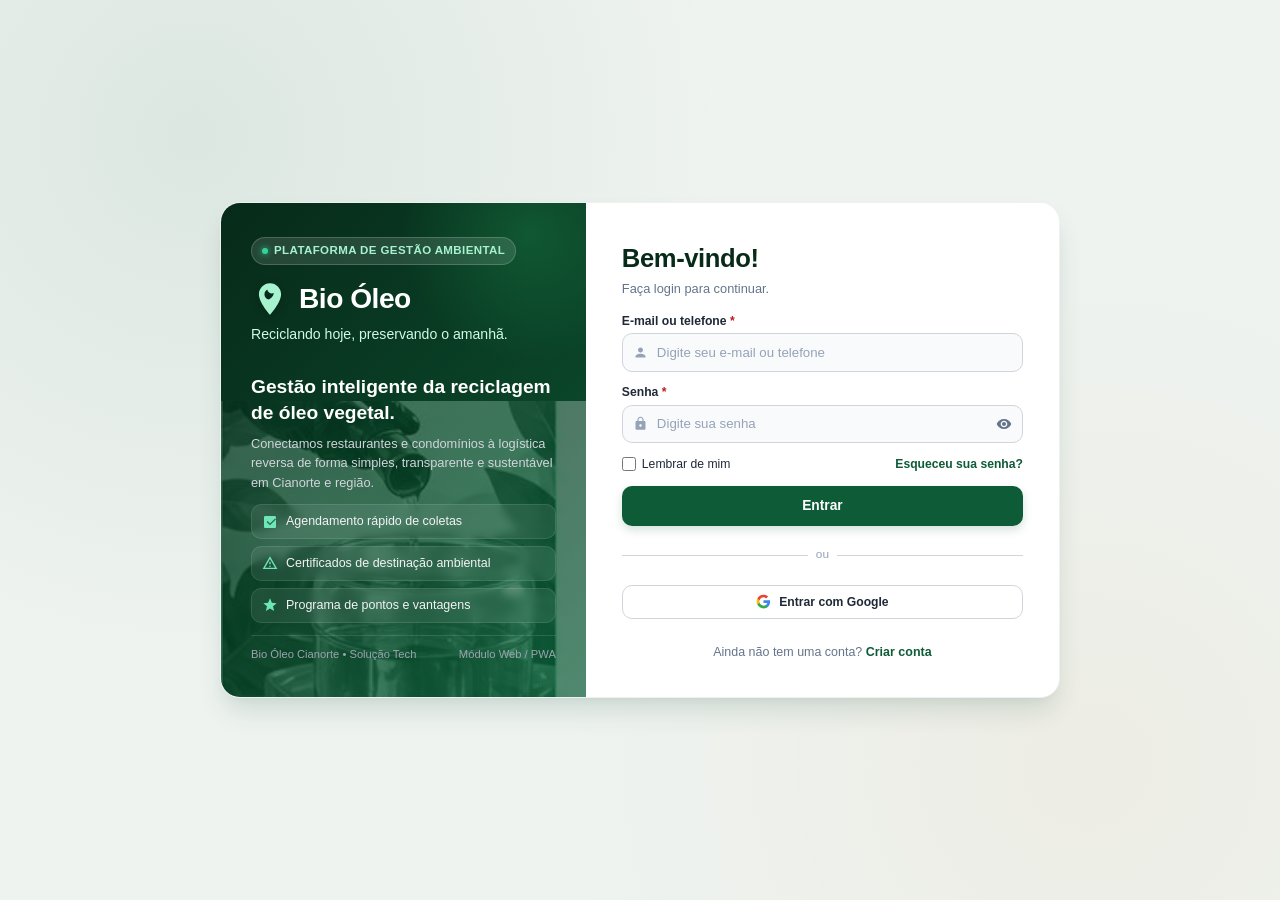
==== Nova pasta/login.html @ 68e0ef91 "Add files via upload" ====
<!DOCTYPE html>
<html lang="pt-BR">
<head>
  <meta charset="UTF-8">
  <meta name="viewport" content="width=device-width, initial-scale=1.0">
  <meta name="description" content="BioÓleo Digital - Plataforma de Gestão Ambiental para coleta e reciclagem de óleo vegetal usado. Acesse sua conta.">
  <meta name="author" content="Letycia dos Santos David">
  <title>Login — BioÓleo Digital</title>
  
  <!-- Estilos Globais e Design System -->
  <link rel="stylesheet" href="css/style.css">
  <link rel="icon" type="image/png" href="img/logo.png">
</head>
<body>

  <main class="auth-wrapper" role="main">
    
    <!-- Painel Lateral Visual (Identidade BioÓleo / Desktop) -->
    <aside class="auth-hero" aria-label="Apresentação Institucional BioÓleo Digital">
      <img src="img/hero_photo.png" alt="" class="auth-hero__bg-image" aria-hidden="true">

      <div class="auth-hero__header">
        <div class="auth-hero__badge">
          <span class="auth-hero__badge-dot" aria-hidden="true"></span>
          <span>Plataforma de Gestão Ambiental</span>
        </div>

        <div class="auth-hero__brand">
          <svg class="auth-hero__brand-icon" viewBox="0 0 24 24" aria-hidden="true">
            <path d="M12 2C8.13 2 5 5.13 5 9c0 5.25 7 13 7 13s7-7.75 7-13c0-3.87-3.13-7-7-7zm0 10.5c-1.93 0-3.5-1.57-3.5-3.5 0-1.29.7-2.42 1.75-3.04.28 1.45 1.48 2.54 2.95 2.54.42 0 .82-.09 1.18-.25-.33 2.45-2.26 4.25-4.38 4.25z"/>
          </svg>
          <h2 class="auth-hero__brand-title">Bio Óleo</h2>
        </div>

        <p class="auth-hero__slogan">Reciclando hoje, preservando o amanhã.</p>
      </div>

      <div class="auth-hero__body">
        <h3 class="auth-hero__highlight">Gestão inteligente da reciclagem de óleo vegetal.</h3>
        <p class="auth-hero__description">
          Conectamos restaurantes e condomínios à logística reversa de forma simples, transparente e sustentável em Cianorte e região.
        </p>

        <div class="auth-hero__pills">
          <div class="auth-hero__pill">
            <svg class="auth-hero__pill-icon" viewBox="0 0 24 24" aria-hidden="true">
              <path d="M19 3H5c-1.1 0-2 .9-2 2v14c0 1.1.9 2 2 2h14c1.1 0 2-.9 2-2V5c0-1.1-.9-2-2-2zm-7 14l-5-5 1.41-1.41L12 14.17l7.59-7.59L21 8l-9 9z"/>
            </svg>
            <span>Agendamento rápido de coletas</span>
          </div>
          <div class="auth-hero__pill">
            <svg class="auth-hero__pill-icon" viewBox="0 0 24 24" aria-hidden="true">
              <path d="M12 2L1 21h22L12 2zm0 3.99L19.53 19H4.47L12 5.99zM11 16h2v2h-2zm0-6h2v4h-2z"/>
            </svg>
            <span>Certificados de destinação ambiental</span>
          </div>
          <div class="auth-hero__pill">
            <svg class="auth-hero__pill-icon" viewBox="0 0 24 24" aria-hidden="true">
              <path d="M12 17.27L18.18 21l-1.64-7.03L22 9.24l-7.19-.61L12 2 9.19 8.63 2 9.24l5.46 4.73L5.82 21z"/>
            </svg>
            <span>Programa de pontos e vantagens</span>
          </div>
        </div>
      </div>

      <div class="auth-hero__footer">
        <span>Bio Óleo Cianorte &bull; Solução Tech</span>
        <span>Módulo Web / PWA</span>
      </div>
    </aside>

    <!-- Conteúdo do Formulário de Login -->
    <section class="auth-content" aria-labelledby="loginTitle">
      <header class="auth-header">
        <div class="auth-header__mobile-logo">
          <svg viewBox="0 0 24 24" aria-hidden="true">
            <path d="M12 2C8.13 2 5 5.13 5 9c0 5.25 7 13 7 13s7-7.75 7-13c0-3.87-3.13-7-7-7zm0 10.5c-1.93 0-3.5-1.57-3.5-3.5 0-1.29.7-2.42 1.75-3.04.28 1.45 1.48 2.54 2.95 2.54.42 0 .82-.09 1.18-.25-.33 2.45-2.26 4.25-4.38 4.25z"/>
          </svg>
          <span>Bio Óleo Digital</span>
        </div>
        <h1 id="loginTitle" class="auth-title">Bem-vindo!</h1>
        <p class="auth-subtitle">Faça login para continuar.</p>
      </header>

      <!-- Mensagens de Alerta e Validação Geral -->
      <div id="alertBox" class="alert-box" role="alert" aria-live="polite"></div>

      <!-- Formulário de Autenticação -->
      <form id="loginForm" class="auth-form" method="POST" action="login.html" novalidate>
        
        <!-- Campo: E-mail ou Telefone -->
        <div class="form-group">
          <label for="email" class="form-label">
            <span>E-mail ou telefone <span class="required" aria-hidden="true">*</span></span>
          </label>
          <div class="input-wrapper">
            <svg class="input-icon-left" viewBox="0 0 24 24" aria-hidden="true">
              <path d="M12 12c2.21 0 4-1.79 4-4s-1.79-4-4-4-4 1.79-4 4 1.79 4 4 4zm0 2c-2.67 0-8 1.34-8 4v2h16v-2c0-2.66-5.33-4-8-4z"/>
            </svg>
            <input 
              type="text" 
              id="email" 
              name="usuario" 
              class="form-input" 
              placeholder="Digite seu e-mail ou telefone" 
              autocomplete="username" 
              required
            >
          </div>
          <span class="field-error" id="emailError" role="alert"></span>
        </div>

        <!-- Campo: Senha -->
        <div class="form-group">
          <label for="senha" class="form-label">
            <span>Senha <span class="required" aria-hidden="true">*</span></span>
          </label>
          <div class="input-wrapper">
            <svg class="input-icon-left" viewBox="0 0 24 24" aria-hidden="true">
              <path d="M18 8h-1V6c0-2.76-2.24-5-5-5S7 3.24 7 6v2H6c-1.1 0-2 .9-2 2v10c0 1.1.9 2 2 2h12c1.1 0 2-.9 2-2V10c0-1.1-.9-2-2-2zm-6 9c-1.1 0-2-.9-2-2s.9-2 2-2 2 .9 2 2-.9 2-2 2zm3.1-9H8.9V6c0-1.71 1.39-3.1 3.1-3.1 1.71 0 3.1 1.39 3.1 3.1v2z"/>
            </svg>
            <input 
              type="password" 
              id="senha" 
              name="senha" 
              class="form-input" 
              placeholder="Digite sua senha" 
              autocomplete="current-password" 
              required
            >
            <!-- Botão Mostrar / Ocultar Senha -->
            <button 
              type="button" 
              id="toggleSenhaBtn" 
              class="btn-toggle-password" 
              aria-label="Ver senha"
              title="Mostrar ou ocultar senha"
            >
              <svg viewBox="0 0 24 24" aria-hidden="true">
                <path d="M12 4.5C7 4.5 2.73 7.61 1 12c1.73 4.39 6 7.5 11 7.5s9.27-3.11 11-7.5c-1.73-4.39-6-7.5-11-7.5zM12 17c-2.76 0-5-2.24-5-5s2.24-5 5-5 5 2.24 5 5-2.24 5-5 5zm0-8c-1.66 0-3 1.34-3 3s1.34 3 3 3 3-1.34 3-3-1.34-3-3-3z"/>
              </svg>
            </button>
          </div>
          <span class="field-error" id="senhaError" role="alert"></span>
        </div>

        <!-- Opções: Lembrar de mim e Esqueceu a senha -->
        <div class="form-options">
          <label class="form-checkbox-label">
            <input type="checkbox" id="lembrar" name="lembrar" class="form-checkbox">
            <span>Lembrar de mim</span>
          </label>
          <a href="#" id="forgotPasswordLink" class="form-forgot-link">Esqueceu sua senha?</a>
        </div>

        <!-- Botão Principal de Login -->
        <button type="submit" id="btnEntrar" class="btn-submit">
          <span>Entrar</span>
        </button>

        <!-- Divisor Social -->
        <div class="auth-divider" aria-hidden="true">
          <span>ou</span>
        </div>

        <!-- Botão Social Google -->
        <div class="social-buttons">
          <button type="button" class="btn-social" id="btnGoogle" aria-label="Entrar com Google">
            <svg viewBox="0 0 24 24" aria-hidden="true">
              <path fill="#4285F4" d="M22.56 12.25c0-.78-.07-1.53-.2-2.25H12v4.26h5.92c-.26 1.37-1.04 2.53-2.21 3.31v2.77h3.57c2.08-1.92 3.28-4.74 3.28-8.09z"/>
              <path fill="#34A853" d="M12 23c2.97 0 5.46-.98 7.28-2.66l-3.57-2.77c-.98.66-2.23 1.06-3.71 1.06-2.86 0-5.29-1.93-6.16-4.53H2.18v2.84C3.99 20.53 7.7 23 12 23z"/>
              <path fill="#FBBC05" d="M5.84 14.09c-.22-.66-.35-1.36-.35-2.09s.13-1.43.35-2.09V7.06H2.18C1.43 8.55 1 10.22 1 12s.43 3.45 1.18 4.94l2.85-2.22.81-.63z"/>
              <path fill="#EA4335" d="M12 5.38c1.62 0 3.06.56 4.21 1.64l3.15-3.15C17.45 2.09 14.97 1 12 1 7.7 1 3.99 3.47 2.18 7.06l3.66 2.84c.87-2.6 3.3-4.52 6.16-4.52z"/>
            </svg>
            <span>Entrar com Google</span>
          </button>
        </div>

        <!-- Navegação: Link para Criar Conta -->
        <footer class="auth-footer">
          <span>Ainda não tem uma conta? </span>
          <a href="cadastro.html" id="linkCadastro">Criar conta</a>
        </footer>

      </form>
    </section>

  </main>

  <!-- Script de Validação e Interatividade do Login -->
  <script src="js/login.js"></script>
</body>
</html>
---- Nova pasta/css/style.css ----
/* ==========================================================================
   BioÓleo Digital — Plataforma de Gestão Ambiental
   Design System & Estilos 100% Fluidos e Responsivos (Login & Cadastro)
   Aluno(a): Letycia dos Santos David | RA: 60007125
   Projeto Bio Óleo Cianorte
   ========================================================================== */

:root {
  /* Paleta Verde Oficial BioÓleo */
  --color-primary-900: #072a19;
  --color-primary-800: #0a4328;
  --color-primary-700: #0e5b38;  /* Verde BioÓleo principal */
  --color-primary-600: #127a4b;
  --color-primary-500: #19945b;
  --color-primary-100: #e6f4ed;
  --color-primary-50:  #f0f9f4;

  /* Cores de apoio e status */
  --color-accent-oil:  #d97706;  /* Âmbar do óleo vegetal reciclado */
  --color-accent-gold: #f59e0b;
  --color-success:     #15803d;
  --color-success-bg:  #dcfce7;
  --color-error:       #b91c1c;
  --color-error-bg:    #fee2e2;
  --color-info:        #0369a1;
  --color-info-bg:     #e0f2fe;

  /* Superfícies e Textos */
  --color-bg:          #eef3f0;
  --color-surface:     #ffffff;
  --color-text-main:   #1f2937;
  --color-text-muted:  #64748b;
  --color-text-light:  #94a3b8;
  --color-border:      #d1d5db;
  --color-border-focus:#0e5b38;

  /* Tipografia do Sistema */
  --font-family: -apple-system, BlinkMacSystemFont, "Segoe UI", Roboto, Helvetica, Arial, sans-serif;

  /* Sombras */
  --shadow-sm: 0 1px 2px 0 rgba(0, 0, 0, 0.05);
  --shadow-md: 0 4px 6px -1px rgba(0, 0, 0, 0.07), 0 2px 4px -1px rgba(0, 0, 0, 0.04);
  --shadow-lg: 0 10px 25px -3px rgba(10, 67, 40, 0.12), 0 4px 6px -2px rgba(0, 0, 0, 0.05);
  --shadow-xl: 0 16px 28px -5px rgba(10, 67, 40, 0.14), 0 6px 10px -4px rgba(0, 0, 0, 0.04);

  /* Raios de borda */
  --radius-sm: 6px;
  --radius-md: 10px;
  --radius-lg: 16px;
  --radius-xl: 20px;
  --radius-full: 9999px;

  /* Transições suaves */
  --transition: all 0.2s cubic-bezier(0.4, 0, 0.2, 1);
}

/* Reset Universal com Box-Sizing e min-width: 0 para evitar estouros em flex/grid */
*, *::before, *::after {
  box-sizing: border-box;
  min-width: 0;
  margin: 0;
  padding: 0;
}

html {
  font-size: 16px;
  -webkit-text-size-adjust: 100%;
  width: 100%;
  max-width: 100%;
  overflow-x: hidden;
}

body {
  font-family: var(--font-family);
  background-color: var(--color-bg);
  background-image: 
    radial-gradient(circle at 15% 15%, rgba(14, 91, 56, 0.08) 0%, transparent 40%),
    radial-gradient(circle at 85% 85%, rgba(217, 119, 6, 0.05) 0%, transparent 40%);
  color: var(--color-text-main);
  min-height: 100vh;
  min-height: 100dvh;
  width: 100%;
  max-width: 100%;
  display: flex;
  flex-direction: column;
  justify-content: center;
  align-items: center;
  padding: clamp(8px, 2.5vh, 24px) clamp(6px, 2.5vw, 18px);
  line-height: 1.5;
  -webkit-font-smoothing: antialiased;
  overflow-x: hidden;
  overflow-y: auto;
}

/* Container Principal de Autenticação */
.auth-wrapper {
  width: 100%;
  max-width: min(920px, 100%);
  margin: auto;
  background-color: var(--color-surface);
  border-radius: var(--radius-xl);
  box-shadow: var(--shadow-xl);
  overflow: hidden;
  display: flex;
  min-height: 0;
  border: 1px solid rgba(14, 91, 56, 0.08);
  position: relative;
  transition: max-width 0.3s ease, border-radius 0.3s ease;
}

/* Modificador para página de cadastro */
.auth-wrapper.auth-wrapper--cadastro {
  max-width: min(950px, 100%);
}

/* Painel Lateral Visual (Hero / Institucional) */
.auth-hero {
  flex: 0.95;
  background: linear-gradient(135deg, var(--color-primary-900) 0%, var(--color-primary-800) 60%, var(--color-primary-700) 100%);
  color: #ffffff;
  padding: clamp(18px, 3vw, 34px) clamp(16px, 2.6vw, 30px);
  display: flex;
  flex-direction: column;
  justify-content: space-between;
  position: relative;
  overflow: hidden;
  min-width: 0;
}

/* Imagem decorativa de fundo do hero */
.auth-hero__bg-image {
  position: absolute;
  bottom: 0;
  left: 0;
  width: 100%;
  height: 60%;
  object-fit: cover;
  object-position: center bottom;
  opacity: 0.28;
  mix-blend-mode: luminosity;
  pointer-events: none;
}

/* Efeito sutil de brilho no hero */
.auth-hero::after {
  content: "";
  position: absolute;
  top: -20%;
  right: -20%;
  width: 260px;
  height: 260px;
  background: radial-gradient(circle, rgba(46, 204, 113, 0.2) 0%, transparent 70%);
  pointer-events: none;
}

.auth-hero__header {
  position: relative;
  z-index: 2;
  width: 100%;
}

.auth-hero__badge {
  display: inline-flex;
  align-items: center;
  gap: 6px;
  background: rgba(255, 255, 255, 0.12);
  backdrop-filter: blur(8px);
  padding: 4px 10px;
  border-radius: var(--radius-full);
  font-size: 0.72rem;
  font-weight: 600;
  letter-spacing: 0.4px;
  text-transform: uppercase;
  color: #a7f3d0;
  border: 1px solid rgba(255, 255, 255, 0.18);
  margin-bottom: clamp(8px, 1.5vh, 16px);
  max-width: 100%;
}

.auth-hero__badge-dot {
  width: 6px;
  height: 6px;
  background-color: #34d399;
  border-radius: 50%;
  box-shadow: 0 0 6px #34d399;
  flex-shrink: 0;
}

.auth-hero__brand {
  display: flex;
  align-items: center;
  gap: 10px;
  margin-bottom: 4px;
}

.auth-hero__brand-icon {
  width: clamp(30px, 3.6vw, 38px);
  height: clamp(30px, 3.6vw, 38px);
  fill: #a7f3d0;
  filter: drop-shadow(0 3px 5px rgba(0, 0, 0, 0.2));
  flex-shrink: 0;
}

.auth-hero__brand-title {
  font-size: clamp(1.5rem, 2.2vw, 1.8rem);
  font-weight: 800;
  letter-spacing: -0.5px;
  color: #ffffff;
}

.auth-hero__slogan {
  font-size: clamp(0.8rem, 1.1vw, 0.88rem);
  color: #d1fae5;
  font-weight: 400;
  margin-bottom: clamp(12px, 1.8vh, 18px);
}

.auth-hero__body {
  position: relative;
  z-index: 2;
  margin: clamp(8px, 1.4vh, 16px) 0;
  width: 100%;
}

.auth-hero__highlight {
  font-size: clamp(1.05rem, 1.5vw, 1.25rem);
  font-weight: 700;
  line-height: 1.35;
  color: #ffffff;
  margin-bottom: 8px;
}

.auth-hero__description {
  font-size: clamp(0.78rem, 1vw, 0.84rem);
  color: #d1d5db;
  line-height: 1.5;
}

.auth-hero__pills {
  display: flex;
  flex-direction: column;
  gap: 7px;
  margin-top: clamp(8px, 1.4vh, 14px);
  width: 100%;
}

.auth-hero__pill {
  display: flex;
  align-items: center;
  gap: 8px;
  background: rgba(255, 255, 255, 0.08);
  border: 1px solid rgba(255, 255, 255, 0.1);
  padding: 7px 10px;
  border-radius: var(--radius-md);
  font-size: 0.78rem;
  color: #f3f4f6;
  backdrop-filter: blur(4px);
  width: 100%;
}

.auth-hero__pill-icon {
  width: 16px;
  height: 16px;
  fill: #6ee7b7;
  flex-shrink: 0;
}

.auth-hero__footer {
  position: relative;
  z-index: 2;
  font-size: 0.7rem;
  color: #9ca3af;
  border-top: 1px solid rgba(255, 255, 255, 0.12);
  padding-top: 10px;
  display: flex;
  justify-content: space-between;
  align-items: center;
  width: 100%;
}

/* Painel de Formulário */
.auth-content {
  flex: 1.25;
  padding: clamp(18px, 3vw, 34px) clamp(16px, 3vw, 36px);
  display: flex;
  flex-direction: column;
  justify-content: center;
  background-color: var(--color-surface);
  position: relative;
  min-width: 0;
  width: 100%;
}

/* Link de voltar no topo (Cadastro) */
.auth-back-link {
  display: inline-flex;
  align-items: center;
  gap: 6px;
  color: var(--color-primary-700);
  font-size: 0.84rem;
  font-weight: 600;
  text-decoration: none;
  margin-bottom: clamp(6px, 1.2vh, 12px);
  align-self: flex-start;
  transition: var(--transition);
}

.auth-back-link:hover {
  color: var(--color-primary-900);
  transform: translateX(-3px);
}

.auth-back-link svg {
  width: 14px;
  height: 14px;
  fill: currentColor;
  flex-shrink: 0;
}

/* Cabeçalho do formulário */
.auth-header {
  margin-bottom: clamp(10px, 1.5vh, 16px);
  width: 100%;
}

.auth-header__mobile-logo {
  display: none;
  align-items: center;
  gap: 8px;
  margin-bottom: 8px;
}

.auth-header__mobile-logo svg {
  width: 24px;
  height: 24px;
  fill: var(--color-primary-700);
  flex-shrink: 0;
}

.auth-header__mobile-logo span {
  font-size: 1.15rem;
  font-weight: 800;
  color: var(--color-primary-800);
}

.auth-title {
  font-size: clamp(1.3rem, 2vw, 1.6rem);
  font-weight: 800;
  color: var(--color-primary-900);
  letter-spacing: -0.4px;
  margin-bottom: 2px;
}

.auth-subtitle {
  font-size: clamp(0.78rem, 1vw, 0.85rem);
  color: var(--color-text-muted);
}

/* Área de Alerta Global */
.alert-box {
  display: none;
  padding: 8px 12px;
  border-radius: var(--radius-md);
  font-size: 0.8rem;
  margin-bottom: 12px;
  line-height: 1.4;
  align-items: flex-start;
  gap: 7px;
  animation: fadeIn 0.3s ease-in-out;
  width: 100%;
}

.alert-box.show {
  display: flex;
}

.alert-box--error {
  background-color: var(--color-error-bg);
  color: var(--color-error);
  border: 1px solid #fca5a5;
}

.alert-box--success {
  background-color: var(--color-success-bg);
  color: var(--color-success);
  border: 1px solid #86efac;
}

.alert-box--info {
  background-color: var(--color-info-bg);
  color: var(--color-info);
  border: 1px solid #7dd3fc;
}

.alert-box__icon {
  width: 16px;
  height: 16px;
  flex-shrink: 0;
  fill: currentColor;
  margin-top: 1px;
}

/* Formulário e Campos */
.auth-form {
  display: flex;
  flex-direction: column;
  gap: clamp(8px, 1.3vh, 12px);
  width: 100%;
}

.form-row {
  display: grid;
  grid-template-columns: 1fr 1fr;
  gap: clamp(8px, 1.2vw, 12px);
  width: 100%;
}

.form-group {
  display: flex;
  flex-direction: column;
  gap: 3px;
  position: relative;
  width: 100%;
}

.form-label {
  font-size: clamp(0.74rem, 0.95vw, 0.8rem);
  font-weight: 600;
  color: var(--color-text-main);
  display: flex;
  justify-content: space-between;
}

.form-label .required {
  color: var(--color-error);
}

/* Input com Ícone Embutido */
.input-wrapper {
  position: relative;
  display: flex;
  align-items: center;
  width: 100%;
}

.input-icon-left {
  position: absolute;
  left: 11px;
  width: 15px;
  height: 15px;
  fill: var(--color-text-light);
  pointer-events: none;
  transition: var(--transition);
  flex-shrink: 0;
}

.form-input, .form-select {
  width: 100%;
  height: clamp(38px, 4.3vh, 42px);
  padding: 0 36px 0 34px;
  background-color: #f9fafb;
  border: 1.5px solid var(--color-border);
  border-radius: var(--radius-md);
  font-size: clamp(0.84rem, 1vw, 0.89rem);
  font-family: inherit;
  color: var(--color-text-main);
  transition: var(--transition);
  outline: none;
}

.form-select {
  padding-right: 20px;
  cursor: pointer;
  appearance: none;
  background-image: url("data:image/svg+xml;charset=US-ASCII,%3Csvg%20xmlns%3D%22http%3A%2F%2Fwww.w3.org%2F2000%2Fsvg%22%20width%3D%2214%22%20height%3D%2214%22%20viewBox%3D%220%200%2024%2024%22%20fill%3D%22none%22%20stroke%3D%22%2364748b%22%20stroke-width%3D%222%22%20stroke-linecap%3D%22round%22%20stroke-linejoin%3D%22round%22%3E%3Cpath%20d%3D%22m6%209%206%206%206-6%22%2F%3E%3C%2Fsvg%3E");
  background-repeat: no-repeat;
  background-position: right 10px center;
}

.form-input::placeholder {
  color: var(--color-text-light);
  font-size: 0.83rem;
}

.form-input:hover, .form-select:hover {
  border-color: #94a3b8;
  background-color: #ffffff;
}

.form-input:focus, .form-select:focus {
  border-color: var(--color-primary-700);
  background-color: #ffffff;
  box-shadow: 0 0 0 3px rgba(14, 91, 56, 0.14);
}

.form-input:focus + .input-icon-left,
.input-wrapper:focus-within .input-icon-left {
  fill: var(--color-primary-700);
}

/* Validações Visuais */
.input-wrapper.is-invalid .form-input,
.form-input.is-invalid {
  border-color: var(--color-error);
  background-color: #fffaf9;
}

.input-wrapper.is-invalid .input-icon-left {
  fill: var(--color-error);
}

.input-wrapper.is-valid .form-input,
.form-input.is-valid {
  border-color: var(--color-success);
}

.field-error {
  display: none;
  font-size: 0.72rem;
  color: var(--color-error);
  margin-top: 2px;
  animation: fadeIn 0.2s ease-in-out;
}

.field-error.show {
  display: block;
}

/* Botão Mostrar/Ocultar Senha */
.btn-toggle-password {
  position: absolute;
  right: 5px;
  width: 28px;
  height: 28px;
  background: transparent;
  border: none;
  border-radius: var(--radius-sm);
  display: flex;
  align-items: center;
  justify-content: center;
  cursor: pointer;
  color: var(--color-text-muted);
  transition: var(--transition);
  padding: 0;
  flex-shrink: 0;
}

.btn-toggle-password:hover {
  color: var(--color-primary-700);
  background-color: rgba(14, 91, 56, 0.08);
}

.btn-toggle-password svg {
  width: 16px;
  height: 16px;
  fill: currentColor;
}

/* Indicador de Força de Senha (Cadastro) */
.password-strength {
  margin-top: 3px;
  display: none;
  width: 100%;
}

.password-strength.show {
  display: block;
}

.password-strength__bar {
  height: 3px;
  background-color: var(--color-border);
  border-radius: var(--radius-full);
  overflow: hidden;
  margin-bottom: 2px;
  width: 100%;
}

.password-strength__fill {
  height: 100%;
  width: 0%;
  border-radius: var(--radius-full);
  transition: width 0.3s ease, background-color 0.3s ease;
}

.password-strength__fill.weak {
  width: 33%;
  background-color: #ef4444;
}

.password-strength__fill.medium {
  width: 66%;
  background-color: #f59e0b;
}

.password-strength__fill.strong {
  width: 100%;
  background-color: #10b981;
}

.password-strength__text {
  font-size: 0.68rem;
  color: var(--color-text-muted);
}

/* Linha de Opções (Lembrar de mim e Esqueceu a senha) */
.form-options {
  display: flex;
  justify-content: space-between;
  align-items: center;
  flex-wrap: wrap;
  gap: 6px;
  font-size: clamp(0.74rem, 0.95vw, 0.8rem);
  width: 100%;
}

.form-checkbox-label {
  display: inline-flex;
  align-items: center;
  gap: 6px;
  cursor: pointer;
  color: var(--color-text-main);
  user-select: none;
}

.form-checkbox {
  width: 14px;
  height: 14px;
  border: 1.5px solid var(--color-border);
  border-radius: 4px;
  cursor: pointer;
  accent-color: var(--color-primary-700);
  flex-shrink: 0;
}

.form-forgot-link {
  color: var(--color-primary-700);
  font-weight: 600;
  text-decoration: none;
  transition: var(--transition);
}

.form-forgot-link:hover {
  color: var(--color-primary-900);
  text-decoration: underline;
}

/* Botão Principal de Ação */
.btn-submit {
  width: 100%;
  height: clamp(38px, 4.4vh, 43px);
  background-color: var(--color-primary-700);
  color: #ffffff;
  border: none;
  border-radius: var(--radius-md);
  font-size: clamp(0.86rem, 1vw, 0.93rem);
  font-weight: 700;
  font-family: inherit;
  cursor: pointer;
  display: inline-flex;
  align-items: center;
  justify-content: center;
  gap: 7px;
  box-shadow: 0 4px 10px rgba(14, 91, 56, 0.18);
  transition: var(--transition);
  margin-top: 1px;
}

.btn-submit:hover {
  background-color: var(--color-primary-800);
  box-shadow: 0 6px 14px rgba(14, 91, 56, 0.28);
  transform: translateY(-1px);
}

.btn-submit:active {
  transform: translateY(0);
}

/* Divisor Social ("ou") */
.auth-divider {
  display: flex;
  align-items: center;
  text-align: center;
  margin: clamp(6px, 1vh, 9px) 0;
  color: var(--color-text-light);
  font-size: 0.74rem;
  text-transform: lowercase;
  width: 100%;
}

.auth-divider::before,
.auth-divider::after {
  content: "";
  flex: 1;
  border-bottom: 1px solid var(--color-border);
}

.auth-divider span {
  padding: 0 8px;
}

/* Botões Sociais */
.social-buttons {
  display: flex;
  flex-direction: column;
  gap: clamp(6px, 0.8vh, 8px);
  width: 100%;
}

.btn-social {
  width: 100%;
  height: clamp(34px, 3.8vh, 38px);
  background-color: #ffffff;
  border: 1px solid var(--color-border);
  border-radius: var(--radius-md);
  color: var(--color-text-main);
  font-size: clamp(0.76rem, 0.95vw, 0.82rem);
  font-weight: 600;
  font-family: inherit;
  cursor: pointer;
  display: flex;
  align-items: center;
  justify-content: center;
  gap: 8px;
  transition: var(--transition);
  text-decoration: none;
}

.btn-social:hover {
  background-color: #f9fafb;
  border-color: #94a3b8;
}

.btn-social svg {
  width: 15px;
  height: 15px;
  flex-shrink: 0;
}

/* Rodapé de Navegação entre Login e Cadastro */
.auth-footer {
  margin-top: clamp(8px, 1.4vh, 12px);
  text-align: center;
  font-size: clamp(0.78rem, 0.95vw, 0.84rem);
  color: var(--color-text-muted);
  width: 100%;
}

.auth-footer a {
  color: var(--color-primary-700);
  font-weight: 700;
  text-decoration: none;
  transition: var(--transition);
}

.auth-footer a:hover {
  color: var(--color-primary-900);
  text-decoration: underline;
}

/* Animação suave de surgimento */
@keyframes fadeIn {
  from {
    opacity: 0;
    transform: translateY(-4px);
  }
  to {
    opacity: 1;
    transform: translateY(0);
  }
}

/* ==========================================================================
   MEDIA QUERIES — ADAPTAÇÃO PARA TODAS AS RESOLUÇÕES
   ========================================================================== */

/* 1. Laptops e Monitores Compactos (ex: 1366x768 ou 1280x720) */
@media (max-width: 1366px) {
  .auth-wrapper {
    max-width: min(840px, 92vw);
  }
  .auth-wrapper.auth-wrapper--cadastro {
    max-width: min(880px, 92vw);
  }
}

/* 2. Telas com Pouca Altura (laptops compactos ou janelas menores de 720px) */
@media (max-height: 720px) and (min-width: 801px) {
  body {
    padding: 6px;
  }
  .auth-hero {
    padding: 14px 18px;
  }
  .auth-content {
    padding: 14px 20px;
  }
  .auth-hero__body {
    margin: 4px 0;
  }
  .auth-hero__pills {
    margin-top: 6px;
    gap: 4px;
  }
  .auth-hero__pill {
    padding: 4px 8px;
    font-size: 0.72rem;
  }
  .auth-header {
    margin-bottom: 6px;
  }
  .auth-form {
    gap: 6px;
  }
  .form-row {
    gap: 6px;
  }
  .form-input, .form-select {
    height: 35px;
  }
  .btn-submit {
    height: 36px;
  }
  .btn-social {
    height: 32px;
  }
  .auth-divider {
    margin: 4px 0;
  }
  .auth-footer {
    margin-top: 6px;
  }
}

/* 3. Tablets e Telas Médias (Transição para coluna única <= 800px, incluindo 768px) */
@media (max-width: 800px) {
  body {
    padding: 12px 10px;
    justify-content: flex-start;
    align-items: center;
  }

  .auth-wrapper {
    flex-direction: column;
    max-width: min(480px, 100%);
    width: 100%;
    margin: 6px auto;
    border-radius: var(--radius-lg);
    box-shadow: var(--shadow-lg);
  }

  .auth-wrapper.auth-wrapper--cadastro {
    max-width: min(520px, 100%);
  }

  .auth-hero {
    flex: none;
    padding: 16px 20px;
    display: block;
    width: 100%;
  }

  .auth-hero__pills,
  .auth-hero__footer,
  .auth-hero__bg-image {
    display: none;
  }

  .auth-hero__badge {
    margin-bottom: 6px;
    font-size: 0.68rem;
    padding: 3px 8px;
  }

  .auth-hero__brand-title {
    font-size: 1.4rem;
  }

  .auth-hero__slogan {
    margin-bottom: 0;
    font-size: 0.78rem;
  }

  .auth-hero__body {
    display: none;
  }

  .auth-content {
    padding: 20px 18px;
    width: 100%;
  }

  .auth-header__mobile-logo {
    display: none;
  }

  .auth-title {
    font-size: 1.32rem;
  }

  .form-row {
    grid-template-columns: 1fr;
    gap: 9px;
  }
}

/* 4. Celulares e Smartphones (<= 600px, cobrindo 480px, 390px e 360px) */
@media (max-width: 600px) {
  body {
    padding: 8px 6px;
    align-items: stretch;
    justify-content: flex-start;
  }

  .auth-wrapper {
    max-width: 100%;
    width: 100%;
    margin: 0;
    border-radius: var(--radius-lg);
    box-shadow: var(--shadow-md);
  }

  .auth-wrapper.auth-wrapper--cadastro {
    max-width: 100%;
  }

  .auth-hero {
    padding: 14px 16px;
    width: 100%;
  }

  .auth-hero__brand-icon {
    width: 28px;
    height: 28px;
  }

  .auth-hero__brand-title {
    font-size: 1.25rem;
  }

  .auth-hero__badge {
    padding: 2px 7px;
    font-size: 0.64rem;
  }

  .auth-content {
    padding: 16px 14px;
    width: 100%;
  }

  .auth-title {
    font-size: 1.24rem;
  }

  .auth-subtitle {
    font-size: 0.78rem;
  }

  .form-input, .form-select {
    height: 39px;
    font-size: 16px; /* Evita zoom indesejado no iOS Safari */
    padding-left: 32px;
    padding-right: 34px;
  }

  .input-icon-left {
    left: 9px;
    width: 14px;
    height: 14px;
  }

  .btn-submit {
    height: 41px;
    font-size: 0.88rem;
  }

  .btn-social {
    height: 36px;
    font-size: 0.78rem;
  }

  .form-options {
    flex-direction: row;
    justify-content: space-between;
    align-items: center;
    gap: 6px;
  }

  .form-forgot-link {
    font-size: 0.76rem;
  }

  .auth-footer {
    font-size: 0.78rem;
    margin-top: 10px;
  }
}

/* 5. Celulares Pequenos e Telas Ultra Compactas (<= 360px) */
@media (max-width: 360px) {
  body {
    padding: 4px 2px;
  }

  .auth-wrapper {
    border-radius: var(--radius-md);
  }

  .auth-content {
    padding: 12px 10px;
  }

  .auth-hero {
    padding: 10px 10px;
  }

  .auth-hero__brand-title {
    font-size: 1.15rem;
  }

  .auth-title {
    font-size: 1.15rem;
  }

  .form-options {
    flex-direction: column;
    align-items: flex-start;
    gap: 4px;
  }

  .btn-social span {
    font-size: 0.72rem;
  }
}
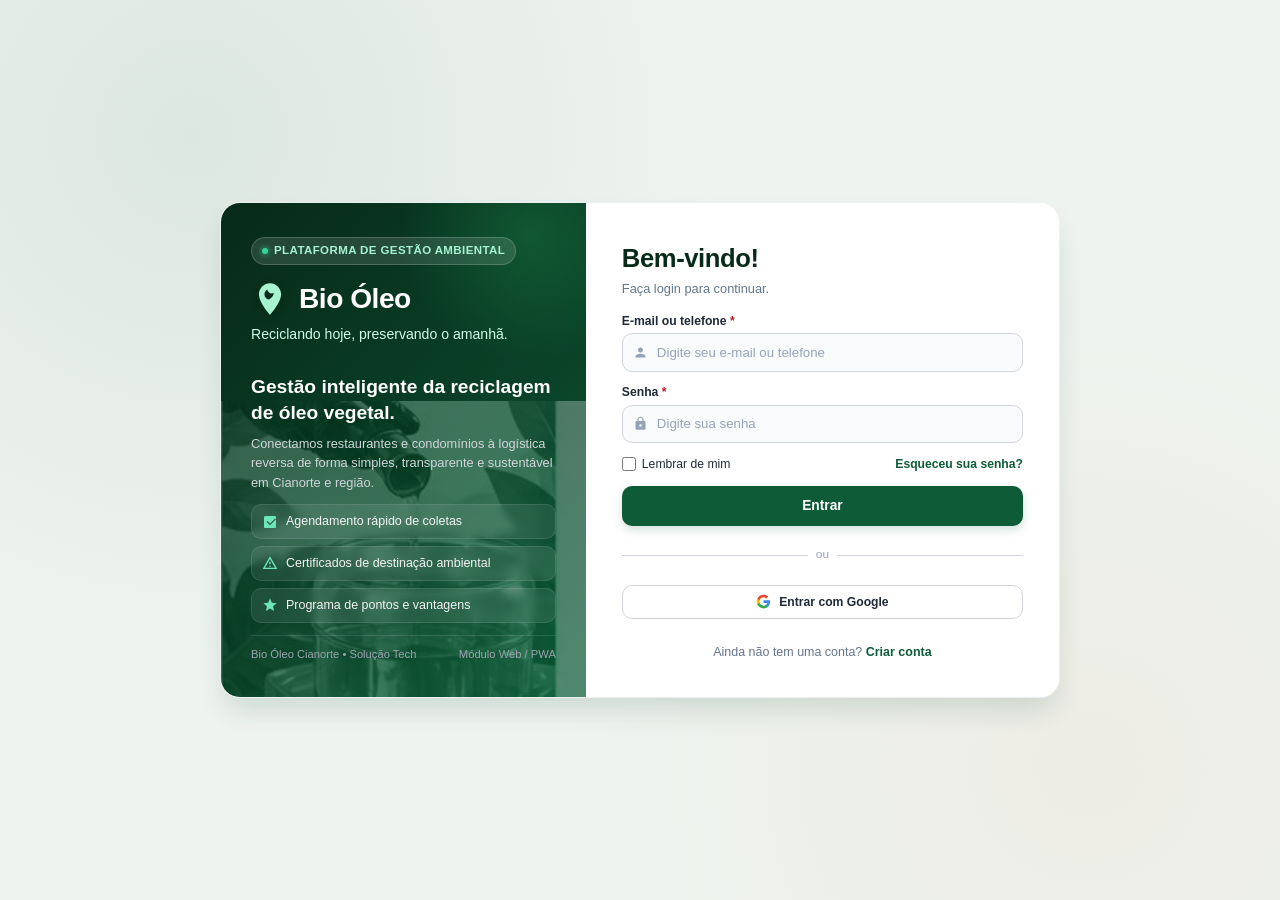
==== commit 1d5a20f4: "Add files via upload" ====
--- a/Nova pasta/login.html
+++ b/Nova pasta/login.html
@@ -1,193 +1,161 @@
-<!DOCTYPE html>
-<html lang="pt-BR">
-<head>
-  <meta charset="UTF-8">
-  <meta name="viewport" content="width=device-width, initial-scale=1.0">
-  <meta name="description" content="BioÓleo Digital - Plataforma de Gestão Ambiental para coleta e reciclagem de óleo vegetal usado. Acesse sua conta.">
-  <meta name="author" content="Letycia dos Santos David">
-  <title>Login — BioÓleo Digital</title>
-  
-  <!-- Estilos Globais e Design System -->
-  <link rel="stylesheet" href="css/style.css">
-  <link rel="icon" type="image/png" href="img/logo.png">
-</head>
-<body>
-
-  <main class="auth-wrapper" role="main">
-    
-    <!-- Painel Lateral Visual (Identidade BioÓleo / Desktop) -->
-    <aside class="auth-hero" aria-label="Apresentação Institucional BioÓleo Digital">
-      <img src="img/hero_photo.png" alt="" class="auth-hero__bg-image" aria-hidden="true">
-
-      <div class="auth-hero__header">
-        <div class="auth-hero__badge">
-          <span class="auth-hero__badge-dot" aria-hidden="true"></span>
-          <span>Plataforma de Gestão Ambiental</span>
-        </div>
-
-        <div class="auth-hero__brand">
-          <svg class="auth-hero__brand-icon" viewBox="0 0 24 24" aria-hidden="true">
-            <path d="M12 2C8.13 2 5 5.13 5 9c0 5.25 7 13 7 13s7-7.75 7-13c0-3.87-3.13-7-7-7zm0 10.5c-1.93 0-3.5-1.57-3.5-3.5 0-1.29.7-2.42 1.75-3.04.28 1.45 1.48 2.54 2.95 2.54.42 0 .82-.09 1.18-.25-.33 2.45-2.26 4.25-4.38 4.25z"/>
-          </svg>
-          <h2 class="auth-hero__brand-title">Bio Óleo</h2>
-        </div>
-
-        <p class="auth-hero__slogan">Reciclando hoje, preservando o amanhã.</p>
-      </div>
-
-      <div class="auth-hero__body">
-        <h3 class="auth-hero__highlight">Gestão inteligente da reciclagem de óleo vegetal.</h3>
-        <p class="auth-hero__description">
-          Conectamos restaurantes e condomínios à logística reversa de forma simples, transparente e sustentável em Cianorte e região.
-        </p>
-
-        <div class="auth-hero__pills">
-          <div class="auth-hero__pill">
-            <svg class="auth-hero__pill-icon" viewBox="0 0 24 24" aria-hidden="true">
-              <path d="M19 3H5c-1.1 0-2 .9-2 2v14c0 1.1.9 2 2 2h14c1.1 0 2-.9 2-2V5c0-1.1-.9-2-2-2zm-7 14l-5-5 1.41-1.41L12 14.17l7.59-7.59L21 8l-9 9z"/>
-            </svg>
-            <span>Agendamento rápido de coletas</span>
-          </div>
-          <div class="auth-hero__pill">
-            <svg class="auth-hero__pill-icon" viewBox="0 0 24 24" aria-hidden="true">
-              <path d="M12 2L1 21h22L12 2zm0 3.99L19.53 19H4.47L12 5.99zM11 16h2v2h-2zm0-6h2v4h-2z"/>
-            </svg>
-            <span>Certificados de destinação ambiental</span>
-          </div>
-          <div class="auth-hero__pill">
-            <svg class="auth-hero__pill-icon" viewBox="0 0 24 24" aria-hidden="true">
-              <path d="M12 17.27L18.18 21l-1.64-7.03L22 9.24l-7.19-.61L12 2 9.19 8.63 2 9.24l5.46 4.73L5.82 21z"/>
-            </svg>
-            <span>Programa de pontos e vantagens</span>
-          </div>
-        </div>
-      </div>
-
-      <div class="auth-hero__footer">
-        <span>Bio Óleo Cianorte &bull; Solução Tech</span>
-        <span>Módulo Web / PWA</span>
-      </div>
-    </aside>
-
-    <!-- Conteúdo do Formulário de Login -->
-    <section class="auth-content" aria-labelledby="loginTitle">
-      <header class="auth-header">
-        <div class="auth-header__mobile-logo">
-          <svg viewBox="0 0 24 24" aria-hidden="true">
-            <path d="M12 2C8.13 2 5 5.13 5 9c0 5.25 7 13 7 13s7-7.75 7-13c0-3.87-3.13-7-7-7zm0 10.5c-1.93 0-3.5-1.57-3.5-3.5 0-1.29.7-2.42 1.75-3.04.28 1.45 1.48 2.54 2.95 2.54.42 0 .82-.09 1.18-.25-.33 2.45-2.26 4.25-4.38 4.25z"/>
-          </svg>
-          <span>Bio Óleo Digital</span>
-        </div>
-        <h1 id="loginTitle" class="auth-title">Bem-vindo!</h1>
-        <p class="auth-subtitle">Faça login para continuar.</p>
-      </header>
-
-      <!-- Mensagens de Alerta e Validação Geral -->
-      <div id="alertBox" class="alert-box" role="alert" aria-live="polite"></div>
-
-      <!-- Formulário de Autenticação -->
-      <form id="loginForm" class="auth-form" method="POST" action="login.html" novalidate>
-        
-        <!-- Campo: E-mail ou Telefone -->
-        <div class="form-group">
-          <label for="email" class="form-label">
-            <span>E-mail ou telefone <span class="required" aria-hidden="true">*</span></span>
-          </label>
-          <div class="input-wrapper">
-            <svg class="input-icon-left" viewBox="0 0 24 24" aria-hidden="true">
-              <path d="M12 12c2.21 0 4-1.79 4-4s-1.79-4-4-4-4 1.79-4 4 1.79 4 4 4zm0 2c-2.67 0-8 1.34-8 4v2h16v-2c0-2.66-5.33-4-8-4z"/>
-            </svg>
-            <input 
-              type="text" 
-              id="email" 
-              name="usuario" 
-              class="form-input" 
-              placeholder="Digite seu e-mail ou telefone" 
-              autocomplete="username" 
-              required
-            >
-          </div>
-          <span class="field-error" id="emailError" role="alert"></span>
-        </div>
-
-        <!-- Campo: Senha -->
-        <div class="form-group">
-          <label for="senha" class="form-label">
-            <span>Senha <span class="required" aria-hidden="true">*</span></span>
-          </label>
-          <div class="input-wrapper">
-            <svg class="input-icon-left" viewBox="0 0 24 24" aria-hidden="true">
-              <path d="M18 8h-1V6c0-2.76-2.24-5-5-5S7 3.24 7 6v2H6c-1.1 0-2 .9-2 2v10c0 1.1.9 2 2 2h12c1.1 0 2-.9 2-2V10c0-1.1-.9-2-2-2zm-6 9c-1.1 0-2-.9-2-2s.9-2 2-2 2 .9 2 2-.9 2-2 2zm3.1-9H8.9V6c0-1.71 1.39-3.1 3.1-3.1 1.71 0 3.1 1.39 3.1 3.1v2z"/>
-            </svg>
-            <input 
-              type="password" 
-              id="senha" 
-              name="senha" 
-              class="form-input" 
-              placeholder="Digite sua senha" 
-              autocomplete="current-password" 
-              required
-            >
-            <!-- Botão Mostrar / Ocultar Senha -->
-            <button 
-              type="button" 
-              id="toggleSenhaBtn" 
-              class="btn-toggle-password" 
-              aria-label="Ver senha"
-              title="Mostrar ou ocultar senha"
-            >
-              <svg viewBox="0 0 24 24" aria-hidden="true">
-                <path d="M12 4.5C7 4.5 2.73 7.61 1 12c1.73 4.39 6 7.5 11 7.5s9.27-3.11 11-7.5c-1.73-4.39-6-7.5-11-7.5zM12 17c-2.76 0-5-2.24-5-5s2.24-5 5-5 5 2.24 5 5-2.24 5-5 5zm0-8c-1.66 0-3 1.34-3 3s1.34 3 3 3 3-1.34 3-3-1.34-3-3-3z"/>
-              </svg>
-            </button>
-          </div>
-          <span class="field-error" id="senhaError" role="alert"></span>
-        </div>
-
-        <!-- Opções: Lembrar de mim e Esqueceu a senha -->
-        <div class="form-options">
-          <label class="form-checkbox-label">
-            <input type="checkbox" id="lembrar" name="lembrar" class="form-checkbox">
-            <span>Lembrar de mim</span>
-          </label>
-          <a href="#" id="forgotPasswordLink" class="form-forgot-link">Esqueceu sua senha?</a>
-        </div>
-
-        <!-- Botão Principal de Login -->
-        <button type="submit" id="btnEntrar" class="btn-submit">
-          <span>Entrar</span>
-        </button>
-
-        <!-- Divisor Social -->
-        <div class="auth-divider" aria-hidden="true">
-          <span>ou</span>
-        </div>
-
-        <!-- Botão Social Google -->
-        <div class="social-buttons">
-          <button type="button" class="btn-social" id="btnGoogle" aria-label="Entrar com Google">
-            <svg viewBox="0 0 24 24" aria-hidden="true">
-              <path fill="#4285F4" d="M22.56 12.25c0-.78-.07-1.53-.2-2.25H12v4.26h5.92c-.26 1.37-1.04 2.53-2.21 3.31v2.77h3.57c2.08-1.92 3.28-4.74 3.28-8.09z"/>
-              <path fill="#34A853" d="M12 23c2.97 0 5.46-.98 7.28-2.66l-3.57-2.77c-.98.66-2.23 1.06-3.71 1.06-2.86 0-5.29-1.93-6.16-4.53H2.18v2.84C3.99 20.53 7.7 23 12 23z"/>
-              <path fill="#FBBC05" d="M5.84 14.09c-.22-.66-.35-1.36-.35-2.09s.13-1.43.35-2.09V7.06H2.18C1.43 8.55 1 10.22 1 12s.43 3.45 1.18 4.94l2.85-2.22.81-.63z"/>
-              <path fill="#EA4335" d="M12 5.38c1.62 0 3.06.56 4.21 1.64l3.15-3.15C17.45 2.09 14.97 1 12 1 7.7 1 3.99 3.47 2.18 7.06l3.66 2.84c.87-2.6 3.3-4.52 6.16-4.52z"/>
-            </svg>
-            <span>Entrar com Google</span>
-          </button>
-        </div>
-
-        <!-- Navegação: Link para Criar Conta -->
-        <footer class="auth-footer">
-          <span>Ainda não tem uma conta? </span>
-          <a href="cadastro.html" id="linkCadastro">Criar conta</a>
-        </footer>
-
-      </form>
-    </section>
-
-  </main>
-
-  <!-- Script de Validação e Interatividade do Login -->
-  <script src="js/login.js"></script>
-</body>
-</html>
+<!DOCTYPE html>
+<html lang="pt-BR">
+<head>
+  <meta charset="UTF-8">
+  <meta name="viewport" content="width=device-width, initial-scale=1.0">
+  <meta name="description" content="BioÓleo Digital - Plataforma de Gestão Ambiental para coleta e reciclagem de óleo vegetal usado. Acesse sua conta.">
+  <title>Login — BioÓleo Digital</title>
+  <link rel="stylesheet" href="css/style.css">
+  <link rel="icon" type="image/png" href="img/logo.png">
+</head>
+<body>
+
+  <main class="container-login" role="main">
+    
+    <aside class="painel-lateral" aria-label="Apresentação Institucional BioÓleo Digital">
+      <img src="img/hero_photo.png" alt="" class="imagem-fundo-lateral" aria-hidden="true">
+
+      <div class="cabecalho-lateral">
+        <div class="tag-destaque">
+          <span class="ponto-tag" aria-hidden="true"></span>
+          <span>Plataforma de Gestão Ambiental</span>
+        </div>
+
+        <div class="marca-lateral">
+          <svg class="icone-marca" viewBox="0 0 24 24" aria-hidden="true">
+            <path d="M12 2C8.13 2 5 5.13 5 9c0 5.25 7 13 7 13s7-7.75 7-13c0-3.87-3.13-7-7-7zm0 10.5c-1.93 0-3.5-1.57-3.5-3.5 0-1.29.7-2.42 1.75-3.04.28 1.45 1.48 2.54 2.95 2.54.42 0 .82-.09 1.18-.25-.33 2.45-2.26 4.25-4.38 4.25z"/>
+          </svg>
+          <h2 class="titulo-marca">Bio Óleo</h2>
+        </div>
+
+        <p class="slogan">Reciclando hoje, preservando o amanhã.</p>
+      </div>
+
+      <div class="conteudo-lateral">
+        <h3 class="titulo-destaque">Gestão inteligente da reciclagem de óleo vegetal.</h3>
+        <p class="texto-destaque">
+          Conectamos restaurantes e condomínios à logística reversa de forma simples, transparente e sustentável em Cianorte e região.
+        </p>
+
+        <div class="lista-beneficios">
+          <div class="item-beneficio">
+            <svg class="icone-beneficio" viewBox="0 0 24 24" aria-hidden="true">
+              <path d="M19 3H5c-1.1 0-2 .9-2 2v14c0 1.1.9 2 2 2h14c1.1 0 2-.9 2-2V5c0-1.1-.9-2-2-2zm-7 14l-5-5 1.41-1.41L12 14.17l7.59-7.59L21 8l-9 9z"/>
+            </svg>
+            <span>Agendamento rápido de coletas</span>
+          </div>
+          <div class="item-beneficio">
+            <svg class="icone-beneficio" viewBox="0 0 24 24" aria-hidden="true">
+              <path d="M12 2L1 21h22L12 2zm0 3.99L19.53 19H4.47L12 5.99zM11 16h2v2h-2zm0-6h2v4h-2z"/>
+            </svg>
+            <span>Certificados de destinação ambiental</span>
+          </div>
+          <div class="item-beneficio">
+            <svg class="icone-beneficio" viewBox="0 0 24 24" aria-hidden="true">
+              <path d="M12 17.27L18.18 21l-1.64-7.03L22 9.24l-7.19-.61L12 2 9.19 8.63 2 9.24l5.46 4.73L5.82 21z"/>
+            </svg>
+            <span>Programa de pontos e vantagens</span>
+          </div>
+        </div>
+      </div>
+
+      <div class="rodape-lateral">
+        <span>Bio Óleo Cianorte &bull; Solução Tech</span>
+        <span>Módulo Web / PWA</span>
+      </div>
+    </aside>
+
+    <section class="painel-formulario" aria-labelledby="tituloLogin">
+      <header class="cabecalho-formulario">
+        <div class="logo-mobile">
+          <svg viewBox="0 0 24 24" aria-hidden="true">
+            <path d="M12 2C8.13 2 5 5.13 5 9c0 5.25 7 13 7 13s7-7.75 7-13c0-3.87-3.13-7-7-7zm0 10.5c-1.93 0-3.5-1.57-3.5-3.5 0-1.29.7-2.42 1.75-3.04.28 1.45 1.48 2.54 2.95 2.54.42 0 .82-.09 1.18-.25-.33 2.45-2.26 4.25-4.38 4.25z"/>
+          </svg>
+          <span>Bio Óleo Digital</span>
+        </div>
+        <h1 id="tituloLogin" class="titulo-formulario">Bem-vindo!</h1>
+        <p class="subtitulo-formulario">Faça login para continuar.</p>
+      </header>
+
+      <form class="formulario" method="POST" action="login.html">
+        
+        <div class="grupo-campo">
+          <label for="email" class="rotulo-campo">
+            <span>E-mail ou telefone <span class="campo-obrigatorio" aria-hidden="true">*</span></span>
+          </label>
+          <div class="campo-com-icone">
+            <svg class="icone-campo" viewBox="0 0 24 24" aria-hidden="true">
+              <path d="M12 12c2.21 0 4-1.79 4-4s-1.79-4-4-4-4 1.79-4 4 1.79 4 4 4zm0 2c-2.67 0-8 1.34-8 4v2h16v-2c0-2.66-5.33-4-8-4z"/>
+            </svg>
+            <input 
+              type="text" 
+              id="email" 
+              name="usuario" 
+              class="input-texto" 
+              placeholder="Digite seu e-mail ou telefone" 
+              autocomplete="username" 
+              required
+            >
+          </div>
+        </div>
+
+        <div class="grupo-campo">
+          <label for="senha" class="rotulo-campo">
+            <span>Senha <span class="campo-obrigatorio" aria-hidden="true">*</span></span>
+          </label>
+          <div class="campo-com-icone">
+            <svg class="icone-campo" viewBox="0 0 24 24" aria-hidden="true">
+              <path d="M18 8h-1V6c0-2.76-2.24-5-5-5S7 3.24 7 6v2H6c-1.1 0-2 .9-2 2v10c0 1.1.9 2 2 2h12c1.1 0 2-.9 2-2V10c0-1.1-.9-2-2-2zm-6 9c-1.1 0-2-.9-2-2s.9-2 2-2 2 .9 2 2-.9 2-2 2zm3.1-9H8.9V6c0-1.71 1.39-3.1 3.1-3.1 1.71 0 3.1 1.39 3.1 3.1v2z"/>
+            </svg>
+            <input 
+              type="password" 
+              id="senha" 
+              name="senha" 
+              class="input-texto" 
+              placeholder="Digite sua senha" 
+              autocomplete="current-password" 
+              required
+            >
+          </div>
+        </div>
+
+        <div class="opcoes-formulario">
+          <label class="rotulo-checkbox">
+            <input type="checkbox" id="lembrar" name="lembrar" class="checkbox">
+            <span>Lembrar de mim</span>
+          </label>
+          <a href="#" class="link-esqueceu-senha">Esqueceu sua senha?</a>
+        </div>
+
+        <button type="submit" class="botao-principal">
+          <span>Entrar</span>
+        </button>
+
+        <div class="divisor-social" aria-hidden="true">
+          <span>ou</span>
+        </div>
+
+        <div class="botoes-sociais">
+          <button type="button" class="botao-social" aria-label="Entrar com Google">
+            <svg viewBox="0 0 24 24" aria-hidden="true">
+              <path fill="#4285F4" d="M22.56 12.25c0-.78-.07-1.53-.2-2.25H12v4.26h5.92c-.26 1.37-1.04 2.53-2.21 3.31v2.77h3.57c2.08-1.92 3.28-4.74 3.28-8.09z"/>
+              <path fill="#34A853" d="M12 23c2.97 0 5.46-.98 7.28-2.66l-3.57-2.77c-.98.66-2.23 1.06-3.71 1.06-2.86 0-5.29-1.93-6.16-4.53H2.18v2.84C3.99 20.53 7.7 23 12 23z"/>
+              <path fill="#FBBC05" d="M5.84 14.09c-.22-.66-.35-1.36-.35-2.09s.13-1.43.35-2.09V7.06H2.18C1.43 8.55 1 10.22 1 12s.43 3.45 1.18 4.94l2.85-2.22.81-.63z"/>
+              <path fill="#EA4335" d="M12 5.38c1.62 0 3.06.56 4.21 1.64l3.15-3.15C17.45 2.09 14.97 1 12 1 7.7 1 3.99 3.47 2.18 7.06l3.66 2.84c.87-2.6 3.3-4.52 6.16-4.52z"/>
+            </svg>
+            <span>Entrar com Google</span>
+          </button>
+        </div>
+
+        <footer class="rodape-formulario">
+          <span>Ainda não tem uma conta? </span>
+          <a href="cadastro.html">Criar conta</a>
+        </footer>
+
+      </form>
+    </section>
+
+  </main>
+
+</body>
+</html>
--- a/Nova pasta/css/style.css
+++ b/Nova pasta/css/style.css
@@ -1,60 +1,37 @@
-/* ==========================================================================
-   BioÓleo Digital — Plataforma de Gestão Ambiental
-   Design System & Estilos 100% Fluidos e Responsivos (Login & Cadastro)
-   Aluno(a): Letycia dos Santos David | RA: 60007125
-   Projeto Bio Óleo Cianorte
-   ========================================================================== */
-
 :root {
-  /* Paleta Verde Oficial BioÓleo */
-  --color-primary-900: #072a19;
-  --color-primary-800: #0a4328;
-  --color-primary-700: #0e5b38;  /* Verde BioÓleo principal */
-  --color-primary-600: #127a4b;
-  --color-primary-500: #19945b;
-  --color-primary-100: #e6f4ed;
-  --color-primary-50:  #f0f9f4;
-
-  /* Cores de apoio e status */
-  --color-accent-oil:  #d97706;  /* Âmbar do óleo vegetal reciclado */
-  --color-accent-gold: #f59e0b;
-  --color-success:     #15803d;
-  --color-success-bg:  #dcfce7;
-  --color-error:       #b91c1c;
-  --color-error-bg:    #fee2e2;
-  --color-info:        #0369a1;
-  --color-info-bg:     #e0f2fe;
-
-  /* Superfícies e Textos */
-  --color-bg:          #eef3f0;
-  --color-surface:     #ffffff;
-  --color-text-main:   #1f2937;
-  --color-text-muted:  #64748b;
-  --color-text-light:  #94a3b8;
-  --color-border:      #d1d5db;
-  --color-border-focus:#0e5b38;
-
-  /* Tipografia do Sistema */
-  --font-family: -apple-system, BlinkMacSystemFont, "Segoe UI", Roboto, Helvetica, Arial, sans-serif;
-
-  /* Sombras */
-  --shadow-sm: 0 1px 2px 0 rgba(0, 0, 0, 0.05);
-  --shadow-md: 0 4px 6px -1px rgba(0, 0, 0, 0.07), 0 2px 4px -1px rgba(0, 0, 0, 0.04);
-  --shadow-lg: 0 10px 25px -3px rgba(10, 67, 40, 0.12), 0 4px 6px -2px rgba(0, 0, 0, 0.05);
-  --shadow-xl: 0 16px 28px -5px rgba(10, 67, 40, 0.14), 0 6px 10px -4px rgba(0, 0, 0, 0.04);
-
-  /* Raios de borda */
-  --radius-sm: 6px;
-  --radius-md: 10px;
-  --radius-lg: 16px;
-  --radius-xl: 20px;
-  --radius-full: 9999px;
-
-  /* Transições suaves */
-  --transition: all 0.2s cubic-bezier(0.4, 0, 0.2, 1);
-}
-
-/* Reset Universal com Box-Sizing e min-width: 0 para evitar estouros em flex/grid */
+  --verde-900: #072a19;
+  --verde-800: #0a4328;
+  --verde-700: #0e5b38;
+  --verde-600: #127a4b;
+  --verde-500: #19945b;
+  --verde-claro: #a7f3d0;
+  --verde-brilho: #34d399;
+
+  --oleo-ambar: #d97706;
+  --cor-erro:   #b91c1c;
+
+  --cor-fundo:        #eef3f0;
+  --cor-branco:       #ffffff;
+  --cor-texto-escuro: #1f2937;
+  --cor-texto-medio:  #64748b;
+  --cor-texto-claro:  #94a3b8;
+  --cor-borda:        #d1d5db;
+
+  --fonte-padrao: -apple-system, BlinkMacSystemFont, "Segoe UI", Roboto, Helvetica, Arial, sans-serif;
+
+  --sombra-suave: 0 4px 6px -1px rgba(0, 0, 0, 0.07);
+  --sombra-media: 0 10px 25px -3px rgba(10, 67, 40, 0.12);
+  --sombra-card:  0 16px 28px -5px rgba(10, 67, 40, 0.14);
+
+  --borda-raio-pequeno: 6px;
+  --borda-raio-medio:   10px;
+  --borda-raio-grande:  16px;
+  --borda-raio-card:    20px;
+  --borda-raio-redondo: 9999px;
+
+  --transicao-rapida: all 0.2s cubic-bezier(0.4, 0, 0.2, 1);
+}
+
 *, *::before, *::after {
   box-sizing: border-box;
   min-width: 0;
@@ -71,12 +48,12 @@
 }
 
 body {
-  font-family: var(--font-family);
-  background-color: var(--color-bg);
+  font-family: var(--fonte-padrao);
+  background-color: var(--cor-fundo);
   background-image: 
     radial-gradient(circle at 15% 15%, rgba(14, 91, 56, 0.08) 0%, transparent 40%),
     radial-gradient(circle at 85% 85%, rgba(217, 119, 6, 0.05) 0%, transparent 40%);
-  color: var(--color-text-main);
+  color: var(--cor-texto-escuro);
   min-height: 100vh;
   min-height: 100dvh;
   width: 100%;
@@ -92,14 +69,14 @@
   overflow-y: auto;
 }
 
-/* Container Principal de Autenticação */
-.auth-wrapper {
+.container-login,
+.container-cadastro {
   width: 100%;
   max-width: min(920px, 100%);
   margin: auto;
-  background-color: var(--color-surface);
-  border-radius: var(--radius-xl);
-  box-shadow: var(--shadow-xl);
+  background-color: var(--cor-branco);
+  border-radius: var(--borda-raio-card);
+  box-shadow: var(--sombra-card);
   overflow: hidden;
   display: flex;
   min-height: 0;
@@ -108,15 +85,13 @@
   transition: max-width 0.3s ease, border-radius 0.3s ease;
 }
 
-/* Modificador para página de cadastro */
-.auth-wrapper.auth-wrapper--cadastro {
+.container-cadastro {
   max-width: min(950px, 100%);
 }
 
-/* Painel Lateral Visual (Hero / Institucional) */
-.auth-hero {
+.painel-lateral {
   flex: 0.95;
-  background: linear-gradient(135deg, var(--color-primary-900) 0%, var(--color-primary-800) 60%, var(--color-primary-700) 100%);
+  background: linear-gradient(135deg, var(--verde-900) 0%, var(--verde-800) 60%, var(--verde-700) 100%);
   color: #ffffff;
   padding: clamp(18px, 3vw, 34px) clamp(16px, 2.6vw, 30px);
   display: flex;
@@ -127,8 +102,7 @@
   min-width: 0;
 }
 
-/* Imagem decorativa de fundo do hero */
-.auth-hero__bg-image {
+.imagem-fundo-lateral {
   position: absolute;
   bottom: 0;
   left: 0;
@@ -141,8 +115,7 @@
   pointer-events: none;
 }
 
-/* Efeito sutil de brilho no hero */
-.auth-hero::after {
+.painel-lateral::after {
   content: "";
   position: absolute;
   top: -20%;
@@ -153,76 +126,76 @@
   pointer-events: none;
 }
 
-.auth-hero__header {
+.cabecalho-lateral {
   position: relative;
   z-index: 2;
   width: 100%;
 }
 
-.auth-hero__badge {
+.tag-destaque {
   display: inline-flex;
   align-items: center;
   gap: 6px;
   background: rgba(255, 255, 255, 0.12);
   backdrop-filter: blur(8px);
   padding: 4px 10px;
-  border-radius: var(--radius-full);
+  border-radius: var(--borda-raio-redondo);
   font-size: 0.72rem;
   font-weight: 600;
   letter-spacing: 0.4px;
   text-transform: uppercase;
-  color: #a7f3d0;
+  color: var(--verde-claro);
   border: 1px solid rgba(255, 255, 255, 0.18);
   margin-bottom: clamp(8px, 1.5vh, 16px);
   max-width: 100%;
 }
 
-.auth-hero__badge-dot {
+.ponto-tag {
   width: 6px;
   height: 6px;
-  background-color: #34d399;
+  background-color: var(--verde-brilho);
   border-radius: 50%;
-  box-shadow: 0 0 6px #34d399;
+  box-shadow: 0 0 6px var(--verde-brilho);
   flex-shrink: 0;
 }
 
-.auth-hero__brand {
+.marca-lateral {
   display: flex;
   align-items: center;
   gap: 10px;
   margin-bottom: 4px;
 }
 
-.auth-hero__brand-icon {
+.icone-marca {
   width: clamp(30px, 3.6vw, 38px);
   height: clamp(30px, 3.6vw, 38px);
-  fill: #a7f3d0;
+  fill: var(--verde-claro);
   filter: drop-shadow(0 3px 5px rgba(0, 0, 0, 0.2));
   flex-shrink: 0;
 }
 
-.auth-hero__brand-title {
+.titulo-marca {
   font-size: clamp(1.5rem, 2.2vw, 1.8rem);
   font-weight: 800;
   letter-spacing: -0.5px;
   color: #ffffff;
 }
 
-.auth-hero__slogan {
+.slogan {
   font-size: clamp(0.8rem, 1.1vw, 0.88rem);
   color: #d1fae5;
   font-weight: 400;
   margin-bottom: clamp(12px, 1.8vh, 18px);
 }
 
-.auth-hero__body {
+.conteudo-lateral {
   position: relative;
   z-index: 2;
   margin: clamp(8px, 1.4vh, 16px) 0;
   width: 100%;
 }
 
-.auth-hero__highlight {
+.titulo-destaque {
   font-size: clamp(1.05rem, 1.5vw, 1.25rem);
   font-weight: 700;
   line-height: 1.35;
@@ -230,13 +203,13 @@
   margin-bottom: 8px;
 }
 
-.auth-hero__description {
+.texto-destaque {
   font-size: clamp(0.78rem, 1vw, 0.84rem);
   color: #d1d5db;
   line-height: 1.5;
 }
 
-.auth-hero__pills {
+.lista-beneficios {
   display: flex;
   flex-direction: column;
   gap: 7px;
@@ -244,28 +217,28 @@
   width: 100%;
 }
 
-.auth-hero__pill {
+.item-beneficio {
   display: flex;
   align-items: center;
   gap: 8px;
   background: rgba(255, 255, 255, 0.08);
   border: 1px solid rgba(255, 255, 255, 0.1);
   padding: 7px 10px;
-  border-radius: var(--radius-md);
+  border-radius: var(--borda-raio-medio);
   font-size: 0.78rem;
   color: #f3f4f6;
   backdrop-filter: blur(4px);
   width: 100%;
 }
 
-.auth-hero__pill-icon {
+.icone-beneficio {
   width: 16px;
   height: 16px;
   fill: #6ee7b7;
   flex-shrink: 0;
 }
 
-.auth-hero__footer {
+.rodape-lateral {
   position: relative;
   z-index: 2;
   font-size: 0.7rem;
@@ -278,144 +251,96 @@
   width: 100%;
 }
 
-/* Painel de Formulário */
-.auth-content {
+.painel-formulario {
   flex: 1.25;
   padding: clamp(18px, 3vw, 34px) clamp(16px, 3vw, 36px);
   display: flex;
   flex-direction: column;
   justify-content: center;
-  background-color: var(--color-surface);
+  background-color: var(--cor-branco);
   position: relative;
   min-width: 0;
   width: 100%;
 }
 
-/* Link de voltar no topo (Cadastro) */
-.auth-back-link {
+.link-voltar {
   display: inline-flex;
   align-items: center;
   gap: 6px;
-  color: var(--color-primary-700);
+  color: var(--verde-700);
   font-size: 0.84rem;
   font-weight: 600;
   text-decoration: none;
   margin-bottom: clamp(6px, 1.2vh, 12px);
   align-self: flex-start;
-  transition: var(--transition);
-}
-
-.auth-back-link:hover {
-  color: var(--color-primary-900);
+  transition: var(--transicao-rapida);
+}
+
+.link-voltar:hover {
+  color: var(--verde-900);
   transform: translateX(-3px);
 }
 
-.auth-back-link svg {
+.link-voltar svg {
   width: 14px;
   height: 14px;
   fill: currentColor;
   flex-shrink: 0;
 }
 
-/* Cabeçalho do formulário */
-.auth-header {
+.cabecalho-formulario {
   margin-bottom: clamp(10px, 1.5vh, 16px);
   width: 100%;
 }
 
-.auth-header__mobile-logo {
+.logo-mobile {
   display: none;
   align-items: center;
   gap: 8px;
   margin-bottom: 8px;
 }
 
-.auth-header__mobile-logo svg {
+.logo-mobile svg {
   width: 24px;
   height: 24px;
-  fill: var(--color-primary-700);
+  fill: var(--verde-700);
   flex-shrink: 0;
 }
 
-.auth-header__mobile-logo span {
+.logo-mobile span {
   font-size: 1.15rem;
   font-weight: 800;
-  color: var(--color-primary-800);
-}
-
-.auth-title {
+  color: var(--verde-800);
+}
+
+.titulo-formulario {
   font-size: clamp(1.3rem, 2vw, 1.6rem);
   font-weight: 800;
-  color: var(--color-primary-900);
+  color: var(--verde-900);
   letter-spacing: -0.4px;
   margin-bottom: 2px;
 }
 
-.auth-subtitle {
+.subtitulo-formulario {
   font-size: clamp(0.78rem, 1vw, 0.85rem);
-  color: var(--color-text-muted);
-}
-
-/* Área de Alerta Global */
-.alert-box {
-  display: none;
-  padding: 8px 12px;
-  border-radius: var(--radius-md);
-  font-size: 0.8rem;
-  margin-bottom: 12px;
-  line-height: 1.4;
-  align-items: flex-start;
-  gap: 7px;
-  animation: fadeIn 0.3s ease-in-out;
-  width: 100%;
-}
-
-.alert-box.show {
-  display: flex;
-}
-
-.alert-box--error {
-  background-color: var(--color-error-bg);
-  color: var(--color-error);
-  border: 1px solid #fca5a5;
-}
-
-.alert-box--success {
-  background-color: var(--color-success-bg);
-  color: var(--color-success);
-  border: 1px solid #86efac;
-}
-
-.alert-box--info {
-  background-color: var(--color-info-bg);
-  color: var(--color-info);
-  border: 1px solid #7dd3fc;
-}
-
-.alert-box__icon {
-  width: 16px;
-  height: 16px;
-  flex-shrink: 0;
-  fill: currentColor;
-  margin-top: 1px;
-}
-
-/* Formulário e Campos */
-.auth-form {
+  color: var(--cor-texto-medio);
+}
+
+.formulario {
   display: flex;
   flex-direction: column;
   gap: clamp(8px, 1.3vh, 12px);
   width: 100%;
 }
 
-.form-row {
+.linha-dupla {
   display: grid;
   grid-template-columns: 1fr 1fr;
   gap: clamp(8px, 1.2vw, 12px);
   width: 100%;
 }
 
-.form-group {
+.grupo-campo {
   display: flex;
   flex-direction: column;
   gap: 3px;
@@ -423,53 +348,53 @@
   width: 100%;
 }
 
-.form-label {
+.rotulo-campo {
   font-size: clamp(0.74rem, 0.95vw, 0.8rem);
   font-weight: 600;
-  color: var(--color-text-main);
+  color: var(--cor-texto-escuro);
   display: flex;
   justify-content: space-between;
 }
 
-.form-label .required {
-  color: var(--color-error);
-}
-
-/* Input com Ícone Embutido */
-.input-wrapper {
+.campo-obrigatorio {
+  color: var(--cor-erro);
+}
+
+.campo-com-icone {
   position: relative;
   display: flex;
   align-items: center;
   width: 100%;
 }
 
-.input-icon-left {
+.icone-campo {
   position: absolute;
   left: 11px;
   width: 15px;
   height: 15px;
-  fill: var(--color-text-light);
+  fill: var(--cor-texto-claro);
   pointer-events: none;
-  transition: var(--transition);
+  transition: var(--transicao-rapida);
   flex-shrink: 0;
 }
 
-.form-input, .form-select {
+.input-texto, 
+.select-perfil {
   width: 100%;
   height: clamp(38px, 4.3vh, 42px);
-  padding: 0 36px 0 34px;
+  padding: 0 14px 0 34px;
   background-color: #f9fafb;
-  border: 1.5px solid var(--color-border);
-  border-radius: var(--radius-md);
+  border: 1.5px solid var(--cor-borda);
+  border-radius: var(--borda-raio-medio);
   font-size: clamp(0.84rem, 1vw, 0.89rem);
   font-family: inherit;
-  color: var(--color-text-main);
-  transition: var(--transition);
+  color: var(--cor-texto-escuro);
+  transition: var(--transicao-rapida);
   outline: none;
 }
 
-.form-select {
-  padding-right: 20px;
+.select-perfil {
+  padding-right: 28px;
   cursor: pointer;
   appearance: none;
   background-image: url("data:image/svg+xml;charset=US-ASCII,%3Csvg%20xmlns%3D%22http%3A%2F%2Fwww.w3.org%2F2000%2Fsvg%22%20width%3D%2214%22%20height%3D%2214%22%20viewBox%3D%220%200%2024%2024%22%20fill%3D%22none%22%20stroke%3D%22%2364748b%22%20stroke-width%3D%222%22%20stroke-linecap%3D%22round%22%20stroke-linejoin%3D%22round%22%3E%3Cpath%20d%3D%22m6%209%206%206%206-6%22%2F%3E%3C%2Fsvg%3E");
@@ -477,134 +402,29 @@
   background-position: right 10px center;
 }
 
-.form-input::placeholder {
-  color: var(--color-text-light);
+.input-texto::placeholder {
+  color: var(--cor-texto-claro);
   font-size: 0.83rem;
 }
 
-.form-input:hover, .form-select:hover {
+.input-texto:hover, 
+.select-perfil:hover {
   border-color: #94a3b8;
   background-color: #ffffff;
 }
 
-.form-input:focus, .form-select:focus {
-  border-color: var(--color-primary-700);
+.input-texto:focus, 
+.select-perfil:focus {
+  border-color: var(--verde-700);
   background-color: #ffffff;
   box-shadow: 0 0 0 3px rgba(14, 91, 56, 0.14);
 }
 
-.form-input:focus + .input-icon-left,
-.input-wrapper:focus-within .input-icon-left {
-  fill: var(--color-primary-700);
-}
-
-/* Validações Visuais */
-.input-wrapper.is-invalid .form-input,
-.form-input.is-invalid {
-  border-color: var(--color-error);
-  background-color: #fffaf9;
-}
-
-.input-wrapper.is-invalid .input-icon-left {
-  fill: var(--color-error);
-}
-
-.input-wrapper.is-valid .form-input,
-.form-input.is-valid {
-  border-color: var(--color-success);
-}
-
-.field-error {
-  display: none;
-  font-size: 0.72rem;
-  color: var(--color-error);
-  margin-top: 2px;
-  animation: fadeIn 0.2s ease-in-out;
-}
-
-.field-error.show {
-  display: block;
-}
-
-/* Botão Mostrar/Ocultar Senha */
-.btn-toggle-password {
-  position: absolute;
-  right: 5px;
-  width: 28px;
-  height: 28px;
-  background: transparent;
-  border: none;
-  border-radius: var(--radius-sm);
-  display: flex;
-  align-items: center;
-  justify-content: center;
-  cursor: pointer;
-  color: var(--color-text-muted);
-  transition: var(--transition);
-  padding: 0;
-  flex-shrink: 0;
-}
-
-.btn-toggle-password:hover {
-  color: var(--color-primary-700);
-  background-color: rgba(14, 91, 56, 0.08);
-}
-
-.btn-toggle-password svg {
-  width: 16px;
-  height: 16px;
-  fill: currentColor;
-}
-
-/* Indicador de Força de Senha (Cadastro) */
-.password-strength {
-  margin-top: 3px;
-  display: none;
-  width: 100%;
-}
-
-.password-strength.show {
-  display: block;
-}
-
-.password-strength__bar {
-  height: 3px;
-  background-color: var(--color-border);
-  border-radius: var(--radius-full);
-  overflow: hidden;
-  margin-bottom: 2px;
-  width: 100%;
-}
-
-.password-strength__fill {
-  height: 100%;
-  width: 0%;
-  border-radius: var(--radius-full);
-  transition: width 0.3s ease, background-color 0.3s ease;
-}
-
-.password-strength__fill.weak {
-  width: 33%;
-  background-color: #ef4444;
-}
-
-.password-strength__fill.medium {
-  width: 66%;
-  background-color: #f59e0b;
-}
-
-.password-strength__fill.strong {
-  width: 100%;
-  background-color: #10b981;
-}
-
-.password-strength__text {
-  font-size: 0.68rem;
-  color: var(--color-text-muted);
-}
-
-/* Linha de Opções (Lembrar de mim e Esqueceu a senha) */
-.form-options {
+.campo-com-icone:focus-within .icone-campo {
+  fill: var(--verde-700);
+}
+
+.opcoes-formulario {
   display: flex;
   justify-content: space-between;
   align-items: center;
@@ -614,45 +434,44 @@
   width: 100%;
 }
 
-.form-checkbox-label {
+.rotulo-checkbox {
   display: inline-flex;
   align-items: center;
   gap: 6px;
   cursor: pointer;
-  color: var(--color-text-main);
+  color: var(--cor-texto-escuro);
   user-select: none;
 }
 
-.form-checkbox {
+.checkbox {
   width: 14px;
   height: 14px;
-  border: 1.5px solid var(--color-border);
+  border: 1.5px solid var(--cor-borda);
   border-radius: 4px;
   cursor: pointer;
-  accent-color: var(--color-primary-700);
+  accent-color: var(--verde-700);
   flex-shrink: 0;
 }
 
-.form-forgot-link {
-  color: var(--color-primary-700);
+.link-esqueceu-senha {
+  color: var(--verde-700);
   font-weight: 600;
   text-decoration: none;
-  transition: var(--transition);
-}
-
-.form-forgot-link:hover {
-  color: var(--color-primary-900);
+  transition: var(--transicao-rapida);
+}
+
+.link-esqueceu-senha:hover {
+  color: var(--verde-900);
   text-decoration: underline;
 }
 
-/* Botão Principal de Ação */
-.btn-submit {
+.botao-principal {
   width: 100%;
   height: clamp(38px, 4.4vh, 43px);
-  background-color: var(--color-primary-700);
+  background-color: var(--verde-700);
   color: #ffffff;
   border: none;
-  border-radius: var(--radius-md);
+  border-radius: var(--borda-raio-medio);
   font-size: clamp(0.86rem, 1vw, 0.93rem);
   font-weight: 700;
   font-family: inherit;
@@ -662,58 +481,56 @@
   justify-content: center;
   gap: 7px;
   box-shadow: 0 4px 10px rgba(14, 91, 56, 0.18);
-  transition: var(--transition);
+  transition: var(--transicao-rapida);
   margin-top: 1px;
 }
 
-.btn-submit:hover {
-  background-color: var(--color-primary-800);
+.botao-principal:hover {
+  background-color: var(--verde-800);
   box-shadow: 0 6px 14px rgba(14, 91, 56, 0.28);
   transform: translateY(-1px);
 }
 
-.btn-submit:active {
+.botao-principal:active {
   transform: translateY(0);
 }
 
-/* Divisor Social ("ou") */
-.auth-divider {
+.divisor-social {
   display: flex;
   align-items: center;
   text-align: center;
   margin: clamp(6px, 1vh, 9px) 0;
-  color: var(--color-text-light);
+  color: var(--cor-texto-claro);
   font-size: 0.74rem;
   text-transform: lowercase;
   width: 100%;
 }
 
-.auth-divider::before,
-.auth-divider::after {
+.divisor-social::before,
+.divisor-social::after {
   content: "";
   flex: 1;
-  border-bottom: 1px solid var(--color-border);
-}
-
-.auth-divider span {
+  border-bottom: 1px solid var(--cor-borda);
+}
+
+.divisor-social span {
   padding: 0 8px;
 }
 
-/* Botões Sociais */
-.social-buttons {
+.botoes-sociais {
   display: flex;
   flex-direction: column;
   gap: clamp(6px, 0.8vh, 8px);
   width: 100%;
 }
 
-.btn-social {
+.botao-social {
   width: 100%;
   height: clamp(34px, 3.8vh, 38px);
   background-color: #ffffff;
-  border: 1px solid var(--color-border);
-  border-radius: var(--radius-md);
-  color: var(--color-text-main);
+  border: 1px solid var(--cor-borda);
+  border-radius: var(--borda-raio-medio);
+  color: var(--cor-texto-escuro);
   font-size: clamp(0.76rem, 0.95vw, 0.82rem);
   font-weight: 600;
   font-family: inherit;
@@ -722,117 +539,98 @@
   align-items: center;
   justify-content: center;
   gap: 8px;
-  transition: var(--transition);
+  transition: var(--transicao-rapida);
   text-decoration: none;
 }
 
-.btn-social:hover {
+.botao-social:hover {
   background-color: #f9fafb;
   border-color: #94a3b8;
 }
 
-.btn-social svg {
+.botao-social svg {
   width: 15px;
   height: 15px;
   flex-shrink: 0;
 }
 
-/* Rodapé de Navegação entre Login e Cadastro */
-.auth-footer {
+.rodape-formulario {
   margin-top: clamp(8px, 1.4vh, 12px);
   text-align: center;
   font-size: clamp(0.78rem, 0.95vw, 0.84rem);
-  color: var(--color-text-muted);
-  width: 100%;
-}
-
-.auth-footer a {
-  color: var(--color-primary-700);
+  color: var(--cor-texto-medio);
+  width: 100%;
+}
+
+.rodape-formulario a {
+  color: var(--verde-700);
   font-weight: 700;
   text-decoration: none;
-  transition: var(--transition);
-}
-
-.auth-footer a:hover {
-  color: var(--color-primary-900);
+  transition: var(--transicao-rapida);
+}
+
+.rodape-formulario a:hover {
+  color: var(--verde-900);
   text-decoration: underline;
 }
 
-/* Animação suave de surgimento */
-@keyframes fadeIn {
-  from {
-    opacity: 0;
-    transform: translateY(-4px);
-  }
-  to {
-    opacity: 1;
-    transform: translateY(0);
-  }
-}
-
-/* ==========================================================================
-   MEDIA QUERIES — ADAPTAÇÃO PARA TODAS AS RESOLUÇÕES
-   ========================================================================== */
-
-/* 1. Laptops e Monitores Compactos (ex: 1366x768 ou 1280x720) */
 @media (max-width: 1366px) {
-  .auth-wrapper {
+  .container-login {
     max-width: min(840px, 92vw);
   }
-  .auth-wrapper.auth-wrapper--cadastro {
+  .container-cadastro {
     max-width: min(880px, 92vw);
   }
 }
 
-/* 2. Telas com Pouca Altura (laptops compactos ou janelas menores de 720px) */
 @media (max-height: 720px) and (min-width: 801px) {
   body {
     padding: 6px;
   }
-  .auth-hero {
+  .painel-lateral {
     padding: 14px 18px;
   }
-  .auth-content {
+  .painel-formulario {
     padding: 14px 20px;
   }
-  .auth-hero__body {
+  .conteudo-lateral {
     margin: 4px 0;
   }
-  .auth-hero__pills {
+  .lista-beneficios {
     margin-top: 6px;
     gap: 4px;
   }
-  .auth-hero__pill {
+  .item-beneficio {
     padding: 4px 8px;
     font-size: 0.72rem;
   }
-  .auth-header {
+  .cabecalho-formulario {
     margin-bottom: 6px;
   }
-  .auth-form {
+  .formulario {
     gap: 6px;
   }
-  .form-row {
+  .linha-dupla {
     gap: 6px;
   }
-  .form-input, .form-select {
+  .input-texto, 
+  .select-perfil {
     height: 35px;
   }
-  .btn-submit {
+  .botao-principal {
     height: 36px;
   }
-  .btn-social {
+  .botao-social {
     height: 32px;
   }
-  .auth-divider {
+  .divisor-social {
     margin: 4px 0;
   }
-  .auth-footer {
+  .rodape-formulario {
     margin-top: 6px;
   }
 }
 
-/* 3. Tablets e Telas Médias (Transição para coluna única <= 800px, incluindo 768px) */
 @media (max-width: 800px) {
   body {
     padding: 12px 10px;
@@ -840,71 +638,68 @@
     align-items: center;
   }
 
-  .auth-wrapper {
+  .container-login,
+  .container-cadastro {
     flex-direction: column;
     max-width: min(480px, 100%);
     width: 100%;
     margin: 6px auto;
-    border-radius: var(--radius-lg);
-    box-shadow: var(--shadow-lg);
-  }
-
-  .auth-wrapper.auth-wrapper--cadastro {
+    border-radius: var(--borda-raio-grande);
+    box-shadow: var(--sombra-media);
+  }
+
+  .container-cadastro {
     max-width: min(520px, 100%);
   }
 
-  .auth-hero {
+  .painel-lateral {
     flex: none;
     padding: 16px 20px;
     display: block;
     width: 100%;
   }
 
-  .auth-hero__pills,
-  .auth-hero__footer,
-  .auth-hero__bg-image {
+  .lista-beneficios,
+  .rodape-lateral,
+  .imagem-fundo-lateral,
+  .conteudo-lateral {
     display: none;
   }
 
-  .auth-hero__badge {
+  .tag-destaque {
     margin-bottom: 6px;
     font-size: 0.68rem;
     padding: 3px 8px;
   }
 
-  .auth-hero__brand-title {
+  .titulo-marca {
     font-size: 1.4rem;
   }
 
-  .auth-hero__slogan {
+  .slogan {
     margin-bottom: 0;
     font-size: 0.78rem;
   }
 
-  .auth-hero__body {
-    display: none;
-  }
-
-  .auth-content {
+  .painel-formulario {
     padding: 20px 18px;
     width: 100%;
   }
 
-  .auth-header__mobile-logo {
+  .logo-mobile {
     display: none;
   }
 
-  .auth-title {
+  .titulo-formulario {
     font-size: 1.32rem;
   }
 
-  .form-row {
+  .linha-dupla {
     grid-template-columns: 1fr;
     gap: 9px;
   }
 }
 
-/* 4. Celulares e Smartphones (<= 600px, cobrindo 480px, 390px e 360px) */
 @media (max-width: 600px) {
   body {
     padding: 8px 6px;
@@ -912,123 +707,118 @@
     justify-content: flex-start;
   }
 
-  .auth-wrapper {
+  .container-login,
+  .container-cadastro {
     max-width: 100%;
     width: 100%;
     margin: 0;
-    border-radius: var(--radius-lg);
-    box-shadow: var(--shadow-md);
-  }
-
-  .auth-wrapper.auth-wrapper--cadastro {
-    max-width: 100%;
-  }
-
-  .auth-hero {
+    border-radius: var(--borda-raio-grande);
+    box-shadow: var(--sombra-suave);
+  }
+
+  .painel-lateral {
     padding: 14px 16px;
     width: 100%;
   }
 
-  .auth-hero__brand-icon {
+  .icone-marca {
     width: 28px;
     height: 28px;
   }
 
-  .auth-hero__brand-title {
+  .titulo-marca {
     font-size: 1.25rem;
   }
 
-  .auth-hero__badge {
+  .tag-destaque {
     padding: 2px 7px;
     font-size: 0.64rem;
   }
 
-  .auth-content {
+  .painel-formulario {
     padding: 16px 14px;
     width: 100%;
   }
 
-  .auth-title {
+  .titulo-formulario {
     font-size: 1.24rem;
   }
 
-  .auth-subtitle {
+  .subtitulo-formulario {
     font-size: 0.78rem;
   }
 
-  .form-input, .form-select {
+  .input-texto, 
+  .select-perfil {
     height: 39px;
-    font-size: 16px; /* Evita zoom indesejado no iOS Safari */
+    font-size: 16px;
     padding-left: 32px;
-    padding-right: 34px;
-  }
-
-  .input-icon-left {
+    padding-right: 14px;
+  }
+
+  .icone-campo {
     left: 9px;
     width: 14px;
     height: 14px;
   }
 
-  .btn-submit {
+  .botao-principal {
     height: 41px;
     font-size: 0.88rem;
   }
 
-  .btn-social {
+  .botao-social {
     height: 36px;
     font-size: 0.78rem;
   }
 
-  .form-options {
+  .opcoes-formulario {
     flex-direction: row;
     justify-content: space-between;
     align-items: center;
     gap: 6px;
   }
 
-  .form-forgot-link {
+  .link-esqueceu-senha {
     font-size: 0.76rem;
   }
 
-  .auth-footer {
+  .rodape-formulario {
     font-size: 0.78rem;
     margin-top: 10px;
   }
 }
 
-/* 5. Celulares Pequenos e Telas Ultra Compactas (<= 360px) */
 @media (max-width: 360px) {
   body {
     padding: 4px 2px;
   }
 
-  .auth-wrapper {
-    border-radius: var(--radius-md);
-  }
-
-  .auth-content {
+  .container-login,
+  .container-cadastro {
+    border-radius: var(--borda-raio-medio);
+  }
+
+  .painel-formulario {
     padding: 12px 10px;
   }
 
-  .auth-hero {
+  .painel-lateral {
     padding: 10px 10px;
   }
 
-  .auth-hero__brand-title {
+  .titulo-marca,
+  .titulo-formulario {
     font-size: 1.15rem;
   }
 
-  .auth-title {
-    font-size: 1.15rem;
-  }
-
-  .form-options {
+  .opcoes-formulario {
     flex-direction: column;
     align-items: flex-start;
     gap: 4px;
   }
 
-  .btn-social span {
+  .botao-social span {
     font-size: 0.72rem;
   }
 }
